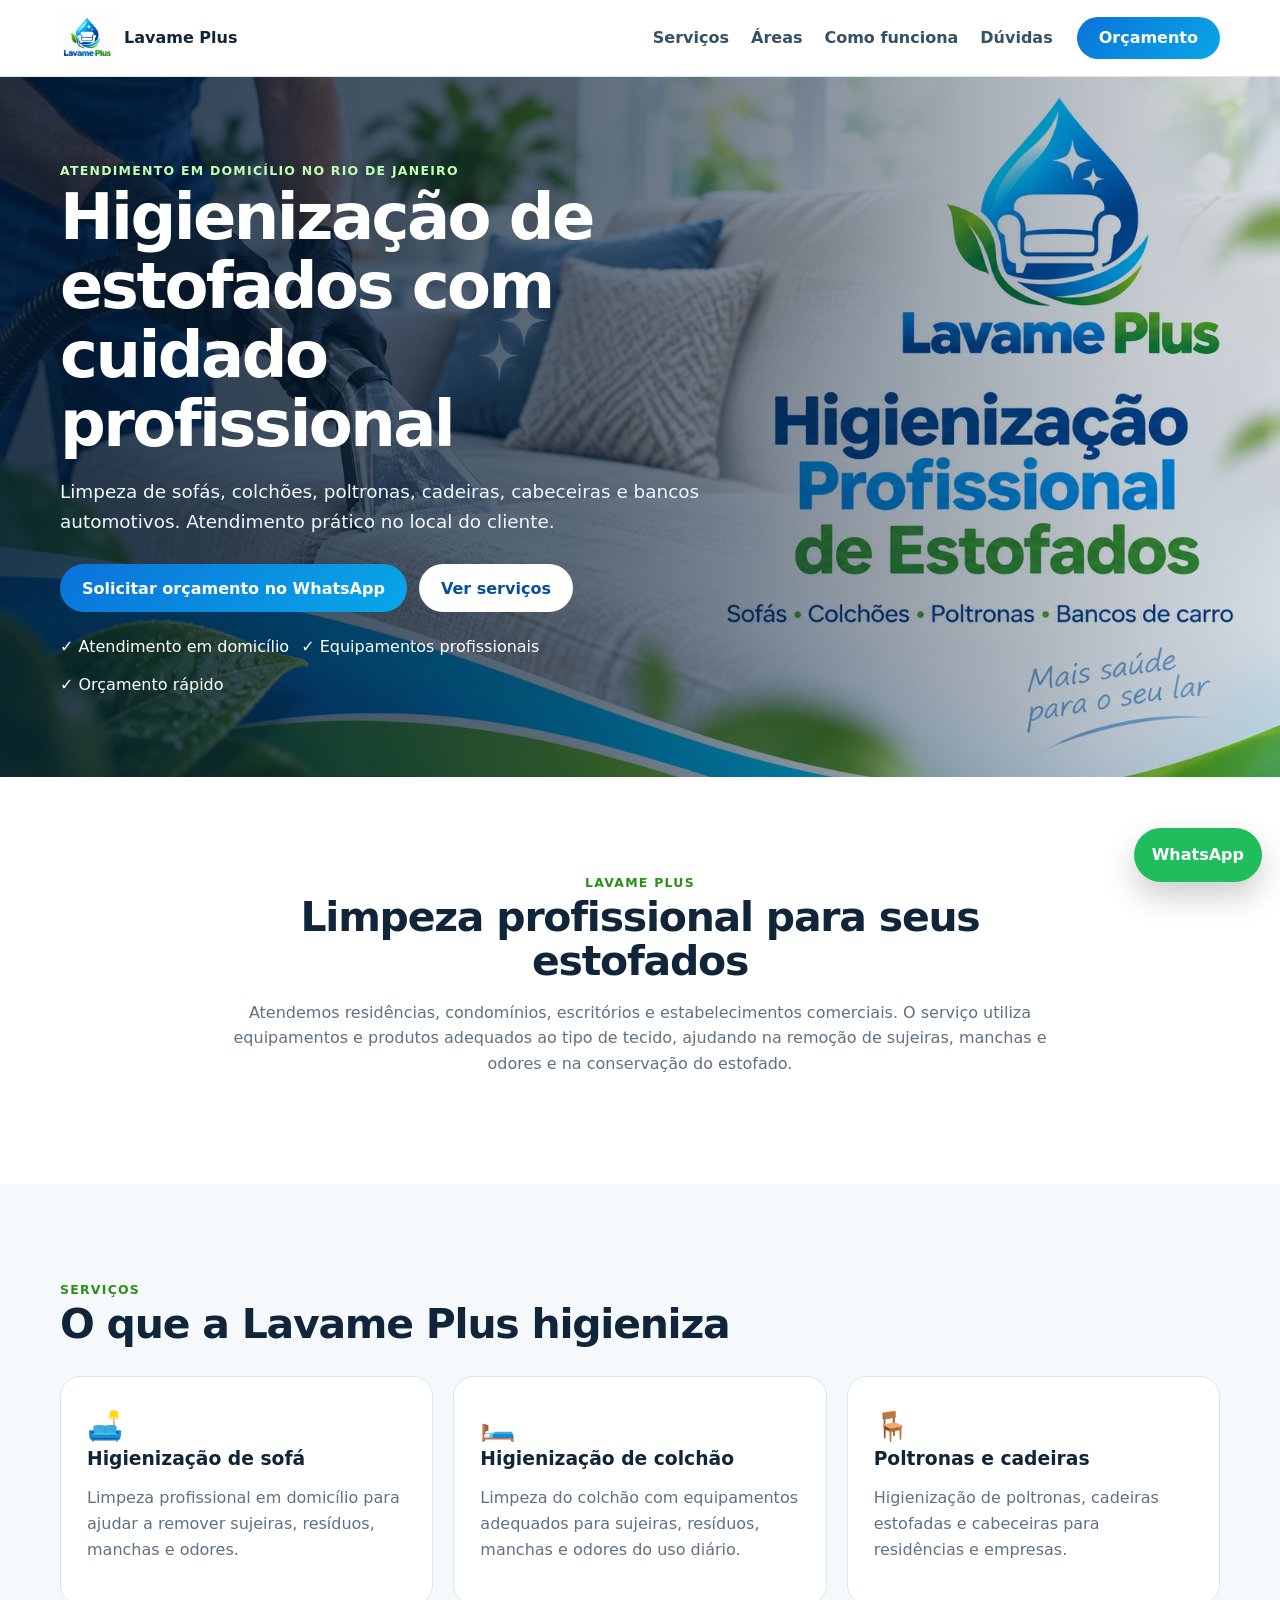
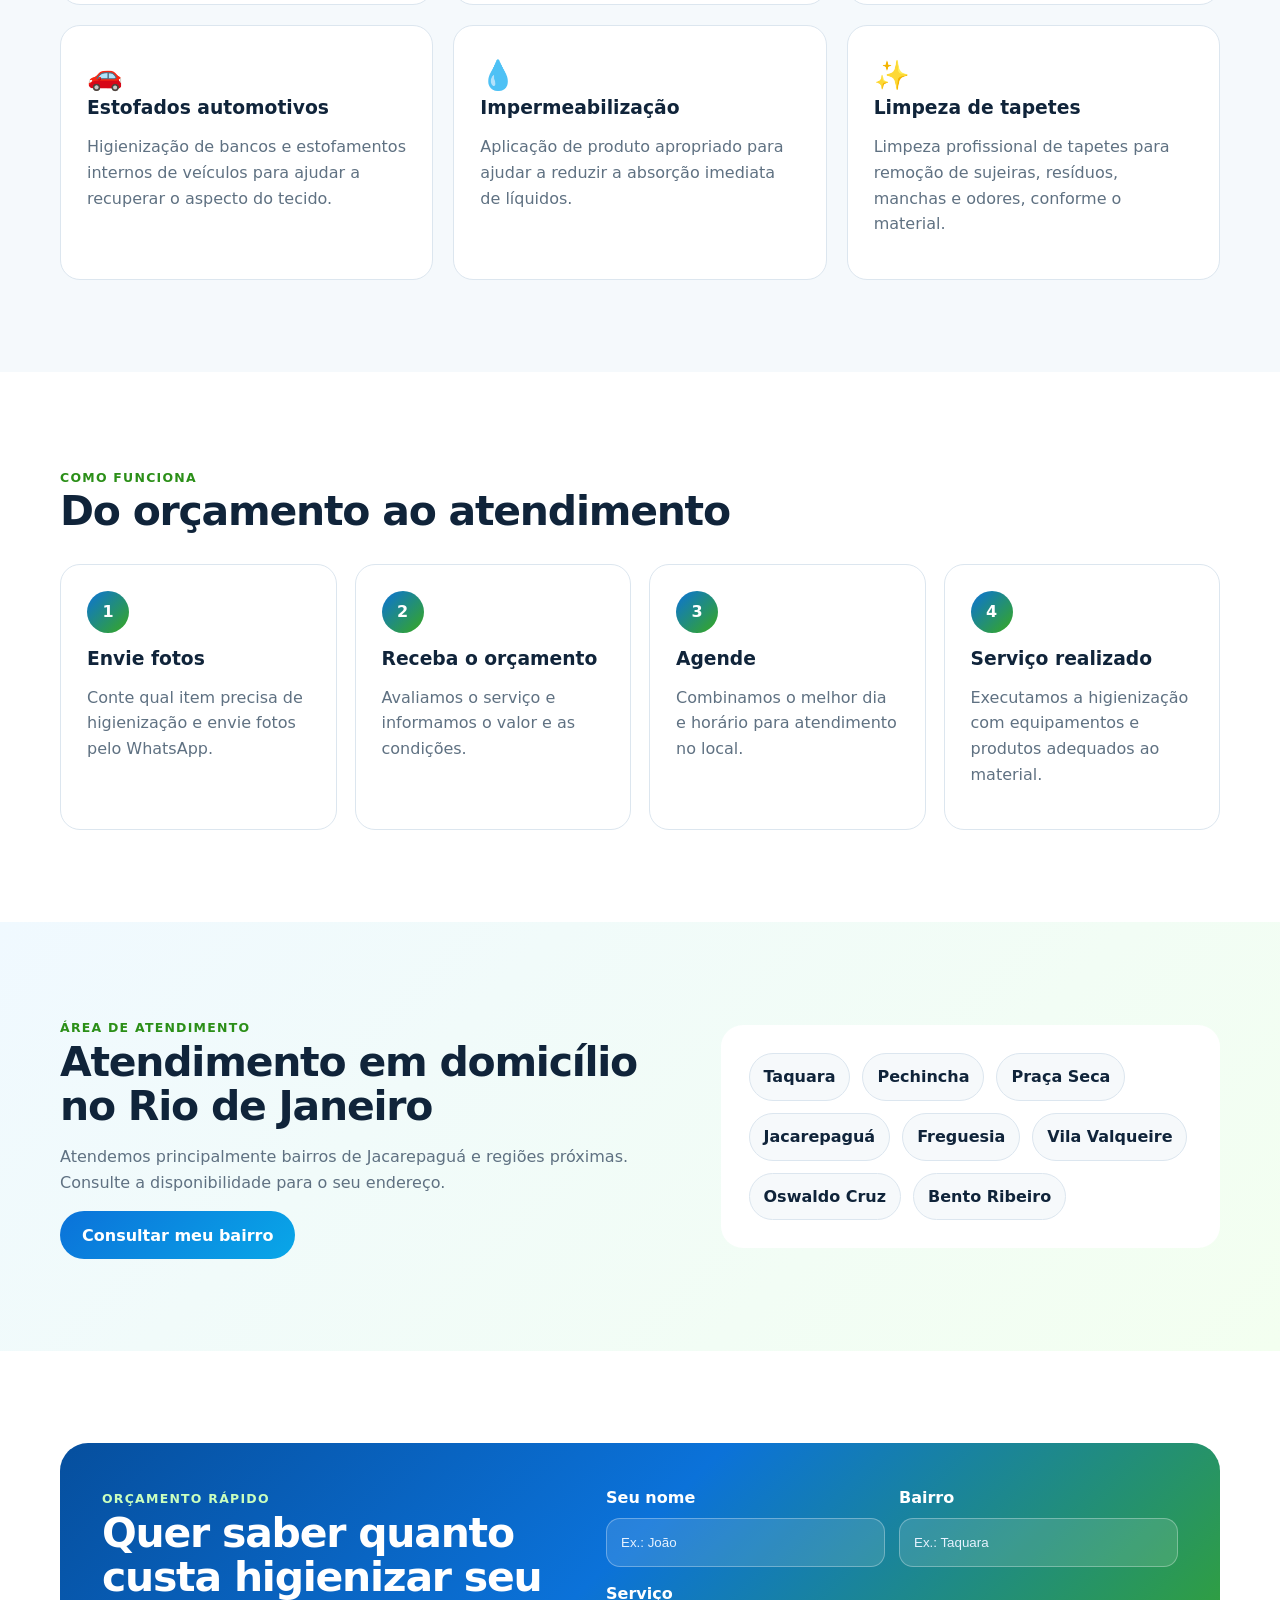
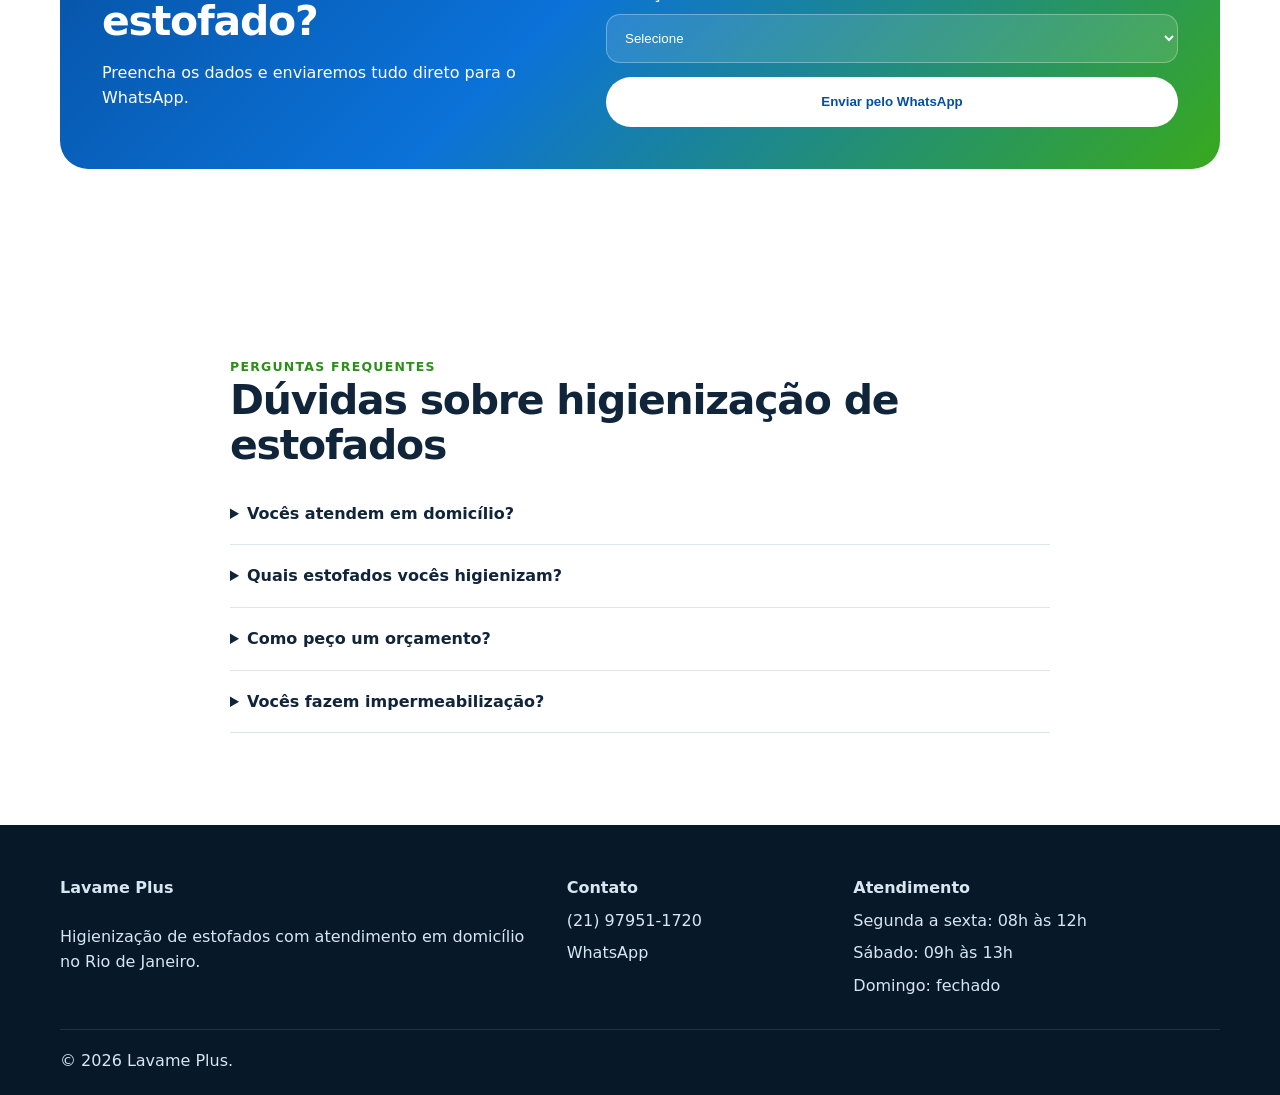
==== index.html @ 84c89edc "Landing page inicial Lavame Plus" ====
<!doctype html>
<html lang="pt-BR">
<head>
  <meta charset="utf-8">
  <meta name="viewport" content="width=device-width,initial-scale=1">
  <title>Higienização de Estofados no Rio de Janeiro | Lavame Plus</title>
  <meta name="description" content="Higienização de sofás, colchões, poltronas, cadeiras e bancos automotivos no Rio de Janeiro. Atendimento em domicílio. Solicite seu orçamento pelo WhatsApp.">
  <meta name="robots" content="index,follow,max-image-preview:large">
  <meta name="theme-color" content="#0b72d9">
  <meta property="og:type" content="website">
  <meta property="og:title" content="Lavame Plus | Higienização de Estofados no Rio de Janeiro">
  <meta property="og:description" content="Limpeza e higienização profissional de estofados com atendimento em domicílio.">
  <meta property="og:image" content="./assets/capa-lavame-plus.png">
  <link rel="icon" href="./assets/logo-lavame-plus.png">
  <link rel="stylesheet" href="./styles.css">
  <script type="application/ld+json">
  {
    "@context":"https://schema.org",
    "@type":"ProfessionalService",
    "name":"Lavame Plus",
    "description":"Higienização e limpeza profissional de estofados com atendimento em domicílio no Rio de Janeiro.",
    "telephone":"+55 21 97951-1720",
    "image":"./assets/logo-lavame-plus.png",
    "areaServed":[
      "Taquara, Rio de Janeiro - RJ",
      "Pechincha, Rio de Janeiro - RJ",
      "Praça Seca, Rio de Janeiro - RJ",
      "Jacarepaguá, Rio de Janeiro - RJ",
      "Oswaldo Cruz, Rio de Janeiro - RJ",
      "Bento Ribeiro, Rio de Janeiro - RJ",
      "Freguesia (Jacarepaguá), Rio de Janeiro - RJ",
      "Vila Valqueire, Rio de Janeiro - RJ"
    ],
    "serviceType":[
      "Higienização de estofados",
      "Higienização de sofá",
      "Higienização de colchão",
      "Higienização de poltronas",
      "Higienização de cadeiras estofadas",
      "Higienização de cabeceira estofada",
      "Impermeabilização de estofados",
      "Higienização de bancos automotivos",
      "Limpeza de tapetes"
    ]
  }
  </script>
</head>
<body>
<header class="topbar">
  <div class="container nav">
    <a class="brand" href="#inicio"><img src="./assets/logo-lavame-plus.png" alt="Lavame Plus"><span>Lavame Plus</span></a>
    <nav><a href="#servicos">Serviços</a><a href="#areas">Áreas</a><a href="#como">Como funciona</a><a href="#faq">Dúvidas</a></nav>
    <a class="btn btn-sm" href="https://wa.me/5521979511720?text=Olá%2C%20vim%20pelo%20site%20da%20Lavame%20Plus%20e%20quero%20um%20orçamento." target="_blank" rel="noopener">Orçamento</a>
  </div>
</header>

<main>
<section id="inicio" class="hero">
  <div class="hero-bg"></div><div class="hero-overlay"></div>
  <div class="container hero-content">
    <div class="hero-card">
      <span class="eyebrow">Atendimento em domicílio no Rio de Janeiro</span>
      <h1>Higienização de estofados com cuidado profissional</h1>
      <p>Limpeza de sofás, colchões, poltronas, cadeiras, cabeceiras e bancos automotivos. Atendimento prático no local do cliente.</p>
      <div class="actions">
        <a class="btn" href="https://wa.me/5521979511720?text=Olá%2C%20quero%20solicitar%20um%20orçamento%20para%20higienização%20de%20estofados." target="_blank" rel="noopener">Solicitar orçamento no WhatsApp</a>
        <a class="btn ghost" href="#servicos">Ver serviços</a>
      </div>
      <div class="trust"><span>✓ Atendimento em domicílio</span><span>✓ Equipamentos profissionais</span><span>✓ Orçamento rápido</span></div>
    </div>
  </div>
</section>

<section class="section intro">
  <div class="container narrow">
    <span class="kicker">Lavame Plus</span>
    <h2>Limpeza profissional para seus estofados</h2>
    <p>Atendemos residências, condomínios, escritórios e estabelecimentos comerciais. O serviço utiliza equipamentos e produtos adequados ao tipo de tecido, ajudando na remoção de sujeiras, manchas e odores e na conservação do estofado.</p>
  </div>
</section>

<section id="servicos" class="section soft">
  <div class="container">
    <span class="kicker">Serviços</span><h2>O que a Lavame Plus higieniza</h2>
    <div class="grid services">
      <article><div>🛋️</div><h3>Higienização de sofá</h3><p>Limpeza profissional em domicílio para ajudar a remover sujeiras, resíduos, manchas e odores.</p></article>
      <article><div>🛏️</div><h3>Higienização de colchão</h3><p>Limpeza do colchão com equipamentos adequados para sujeiras, resíduos, manchas e odores do uso diário.</p></article>
      <article><div>🪑</div><h3>Poltronas e cadeiras</h3><p>Higienização de poltronas, cadeiras estofadas e cabeceiras para residências e empresas.</p></article>
      <article><div>🚗</div><h3>Estofados automotivos</h3><p>Higienização de bancos e estofamentos internos de veículos para ajudar a recuperar o aspecto do tecido.</p></article>
      <article><div>💧</div><h3>Impermeabilização</h3><p>Aplicação de produto apropriado para ajudar a reduzir a absorção imediata de líquidos.</p></article>
      <article><div>✨</div><h3>Limpeza de tapetes</h3><p>Limpeza profissional de tapetes para remoção de sujeiras, resíduos, manchas e odores, conforme o material.</p></article>
    </div>
  </div>
</section>

<section id="como" class="section">
  <div class="container">
    <span class="kicker">Como funciona</span><h2>Do orçamento ao atendimento</h2>
    <div class="steps">
      <div><b>1</b><h3>Envie fotos</h3><p>Conte qual item precisa de higienização e envie fotos pelo WhatsApp.</p></div>
      <div><b>2</b><h3>Receba o orçamento</h3><p>Avaliamos o serviço e informamos o valor e as condições.</p></div>
      <div><b>3</b><h3>Agende</h3><p>Combinamos o melhor dia e horário para atendimento no local.</p></div>
      <div><b>4</b><h3>Serviço realizado</h3><p>Executamos a higienização com equipamentos e produtos adequados ao material.</p></div>
    </div>
  </div>
</section>

<section id="areas" class="section areas">
  <div class="container split">
    <div><span class="kicker">Área de atendimento</span><h2>Atendimento em domicílio no Rio de Janeiro</h2><p>Atendemos principalmente bairros de Jacarepaguá e regiões próximas. Consulte a disponibilidade para o seu endereço.</p><a class="btn" href="https://wa.me/5521979511720?text=Olá%2C%20quero%20saber%20se%20vocês%20atendem%20o%20meu%20bairro." target="_blank" rel="noopener">Consultar meu bairro</a></div>
    <div class="chips"><span>Taquara</span><span>Pechincha</span><span>Praça Seca</span><span>Jacarepaguá</span><span>Freguesia</span><span>Vila Valqueire</span><span>Oswaldo Cruz</span><span>Bento Ribeiro</span></div>
  </div>
</section>

<section class="section">
  <div class="container cta">
    <div><span class="kicker light">Orçamento rápido</span><h2>Quer saber quanto custa higienizar seu estofado?</h2><p>Preencha os dados e enviaremos tudo direto para o WhatsApp.</p></div>
    <form id="orcamentoForm">
      <label>Seu nome<input id="nome" required placeholder="Ex.: João"></label>
      <label>Bairro<input id="bairro" required placeholder="Ex.: Taquara"></label>
      <label>Serviço<select id="servico" required><option value="">Selecione</option><option>Higienização de sofá</option><option>Higienização de colchão</option><option>Poltronas ou cadeiras</option><option>Estofados automotivos</option><option>Impermeabilização</option><option>Limpeza de tapetes</option><option>Outro serviço</option></select></label>
      <button class="btn lightbtn" type="submit">Enviar pelo WhatsApp</button>
    </form>
  </div>
</section>

<section id="faq" class="section">
  <div class="container narrow"><span class="kicker">Perguntas frequentes</span><h2>Dúvidas sobre higienização de estofados</h2>
    <details><summary>Vocês atendem em domicílio?</summary><p>Sim. A Lavame Plus realiza atendimento no endereço do cliente, dentro das áreas de cobertura e mediante agendamento.</p></details>
    <details><summary>Quais estofados vocês higienizam?</summary><p>Sofás, colchões, poltronas, cadeiras estofadas, cabeceiras e estofados automotivos, além dos outros serviços listados.</p></details>
    <details><summary>Como peço um orçamento?</summary><p>Envie pelo WhatsApp o tipo de estofado, quantidade, bairro e, se possível, fotos do item.</p></details>
    <details><summary>Vocês fazem impermeabilização?</summary><p>Sim, quando o tecido e o serviço forem adequados. Consulte a Lavame Plus para avaliação.</p></details>
  </div>
</section>
</main>

<footer>
  <div class="container footergrid">
    <div><strong>Lavame Plus</strong><p>Higienização de estofados com atendimento em domicílio no Rio de Janeiro.</p></div>
    <div><strong>Contato</strong><a href="tel:+5521979511720">(21) 97951-1720</a><a href="https://wa.me/5521979511720" target="_blank" rel="noopener">WhatsApp</a></div>
    <div><strong>Atendimento</strong><span>Segunda a sexta: 08h às 12h</span><span>Sábado: 09h às 13h</span><span>Domingo: fechado</span></div>
  </div>
  <div class="container copyright">© <span id="year"></span> Lavame Plus.</div>
</footer>

<a class="floatwa" href="https://wa.me/5521979511720?text=Olá%2C%20vim%20pelo%20site%20da%20Lavame%20Plus." target="_blank" rel="noopener">WhatsApp</a>
<script src="./script.js" defer></script>
</body>
</html>
---- styles.css ----
:root{--b:#0b72d9;--bd:#064f9e;--g:#38a91d;--ink:#10243a;--muted:#5f7182;--line:#dce6ef;--soft:#f5f9fc}*{box-sizing:border-box}html{scroll-behavior:smooth}body{margin:0;font-family:Inter,system-ui,sans-serif;color:var(--ink);line-height:1.6}a{text-decoration:none;color:inherit}.container{width:min(1160px,calc(100% - 32px));margin:auto}.narrow{max-width:820px}.topbar{position:sticky;top:0;z-index:50;background:#fffffff2;backdrop-filter:blur(12px);border-bottom:1px solid var(--line)}.nav{height:76px;display:flex;align-items:center;gap:24px}.brand{display:flex;align-items:center;gap:10px;font-weight:850}.brand img{width:54px;height:54px;object-fit:contain}.nav nav{margin-left:auto;display:flex;gap:22px}.nav nav a{font-weight:650;color:#365066}.btn{display:inline-flex;align-items:center;justify-content:center;min-height:48px;padding:0 22px;border:0;border-radius:999px;background:linear-gradient(135deg,var(--b),#09a7e8);color:#fff;font-weight:800;cursor:pointer}.btn-sm{min-height:42px}.hero{position:relative;min-height:690px;display:flex;align-items:center;overflow:hidden}.hero-bg{position:absolute;inset:0;background:url('./assets/capa-lavame-plus.png') center/cover no-repeat}.hero-overlay{position:absolute;inset:0;background:linear-gradient(90deg,#031930dc 0%,#031930a3 45%,#03193021 100%)}.hero-content{position:relative;z-index:2;padding:80px 0}.hero-card{max-width:650px;color:#fff}.eyebrow,.kicker{text-transform:uppercase;letter-spacing:.1em;font-size:.78rem;font-weight:850;color:#2b8f18}.hero .eyebrow{color:#c2ffb4}h1,h2,h3{line-height:1.08;margin:0 0 16px}h1{font-size:clamp(2.6rem,5vw,4.7rem);letter-spacing:-.04em}h2{font-size:clamp(2rem,3.2vw,3.2rem);letter-spacing:-.03em}.hero p{font-size:1.15rem;color:#eff7ff}.actions,.trust{display:flex;gap:12px;flex-wrap:wrap}.actions{margin-top:28px}.trust{margin-top:22px}.ghost{background:#fff;color:var(--bd)}.section{padding:92px 0}.intro{text-align:center}.intro p,.services p,.steps p,.areas p,details p{color:var(--muted)}.soft{background:var(--soft)}.grid{display:grid;gap:20px}.services{grid-template-columns:repeat(3,1fr);margin-top:30px}.services article,.steps>div{background:#fff;border:1px solid var(--line);border-radius:20px;padding:26px}.services article>div{font-size:1.8rem}.steps{display:grid;grid-template-columns:repeat(4,1fr);gap:18px;margin-top:30px}.steps b{display:grid;place-items:center;width:42px;height:42px;border-radius:50%;background:linear-gradient(135deg,var(--b),var(--g));color:#fff;margin-bottom:16px}.areas{background:linear-gradient(135deg,#f0f9ff,#f3fff0)}.split{display:grid;grid-template-columns:1.1fr .9fr;gap:50px;align-items:center}.chips{display:flex;flex-wrap:wrap;gap:12px;background:#fff;padding:28px;border-radius:22px}.chips span{padding:10px 14px;border:1px solid var(--line);border-radius:999px;background:#f6f9fb;font-weight:700}.cta{border-radius:28px;padding:42px;background:linear-gradient(135deg,var(--bd),var(--b) 45%,var(--g));color:#fff;display:grid;grid-template-columns:.9fr 1.1fr;gap:36px}.kicker.light{color:#caffbe}.cta form{display:grid;grid-template-columns:1fr 1fr;gap:14px}.cta label{display:grid;gap:6px;font-weight:700}.cta label:nth-child(3),.lightbtn{grid-column:1/3}.cta input,.cta select{min-height:48px;border-radius:14px;border:1px solid #ffffff4d;background:#ffffff1f;color:#fff;padding:0 14px}.cta input::placeholder{color:#e7f2ff}.cta select option{color:#10243a}.lightbtn{background:#fff;color:var(--bd)}details{padding:18px 0;border-bottom:1px solid var(--line)}summary{font-weight:800;cursor:pointer}footer{background:#071828;color:#d7e6f2;padding:50px 0 22px}.footergrid{display:grid;grid-template-columns:1.3fr .7fr 1fr;gap:30px}.footergrid>div{display:flex;flex-direction:column;gap:7px}.copyright{border-top:1px solid #ffffff1c;margin-top:30px;padding-top:18px}.floatwa{position:fixed;right:18px;bottom:18px;background:#20bd5c;color:#fff;font-weight:850;padding:14px 18px;border-radius:999px;box-shadow:0 14px 32px #0003}@media(max-width:900px){.nav nav{display:none}.services{grid-template-columns:1fr 1fr}.steps{grid-template-columns:1fr 1fr}.split,.cta{grid-template-columns:1fr}.footergrid{grid-template-columns:1fr}}@media(max-width:620px){.container{width:min(100% - 22px,1160px)}.brand span{display:none}.nav{height:68px}.nav .btn{margin-left:auto}.hero{min-height:610px}.hero-overlay{background:linear-gradient(90deg,#031930ed,#031930a8)}.services,.steps{grid-template-columns:1fr}.section{padding:68px 0}.cta{padding:28px 20px}.cta form{grid-template-columns:1fr}.cta label:nth-child(3),.lightbtn{grid-column:auto}}
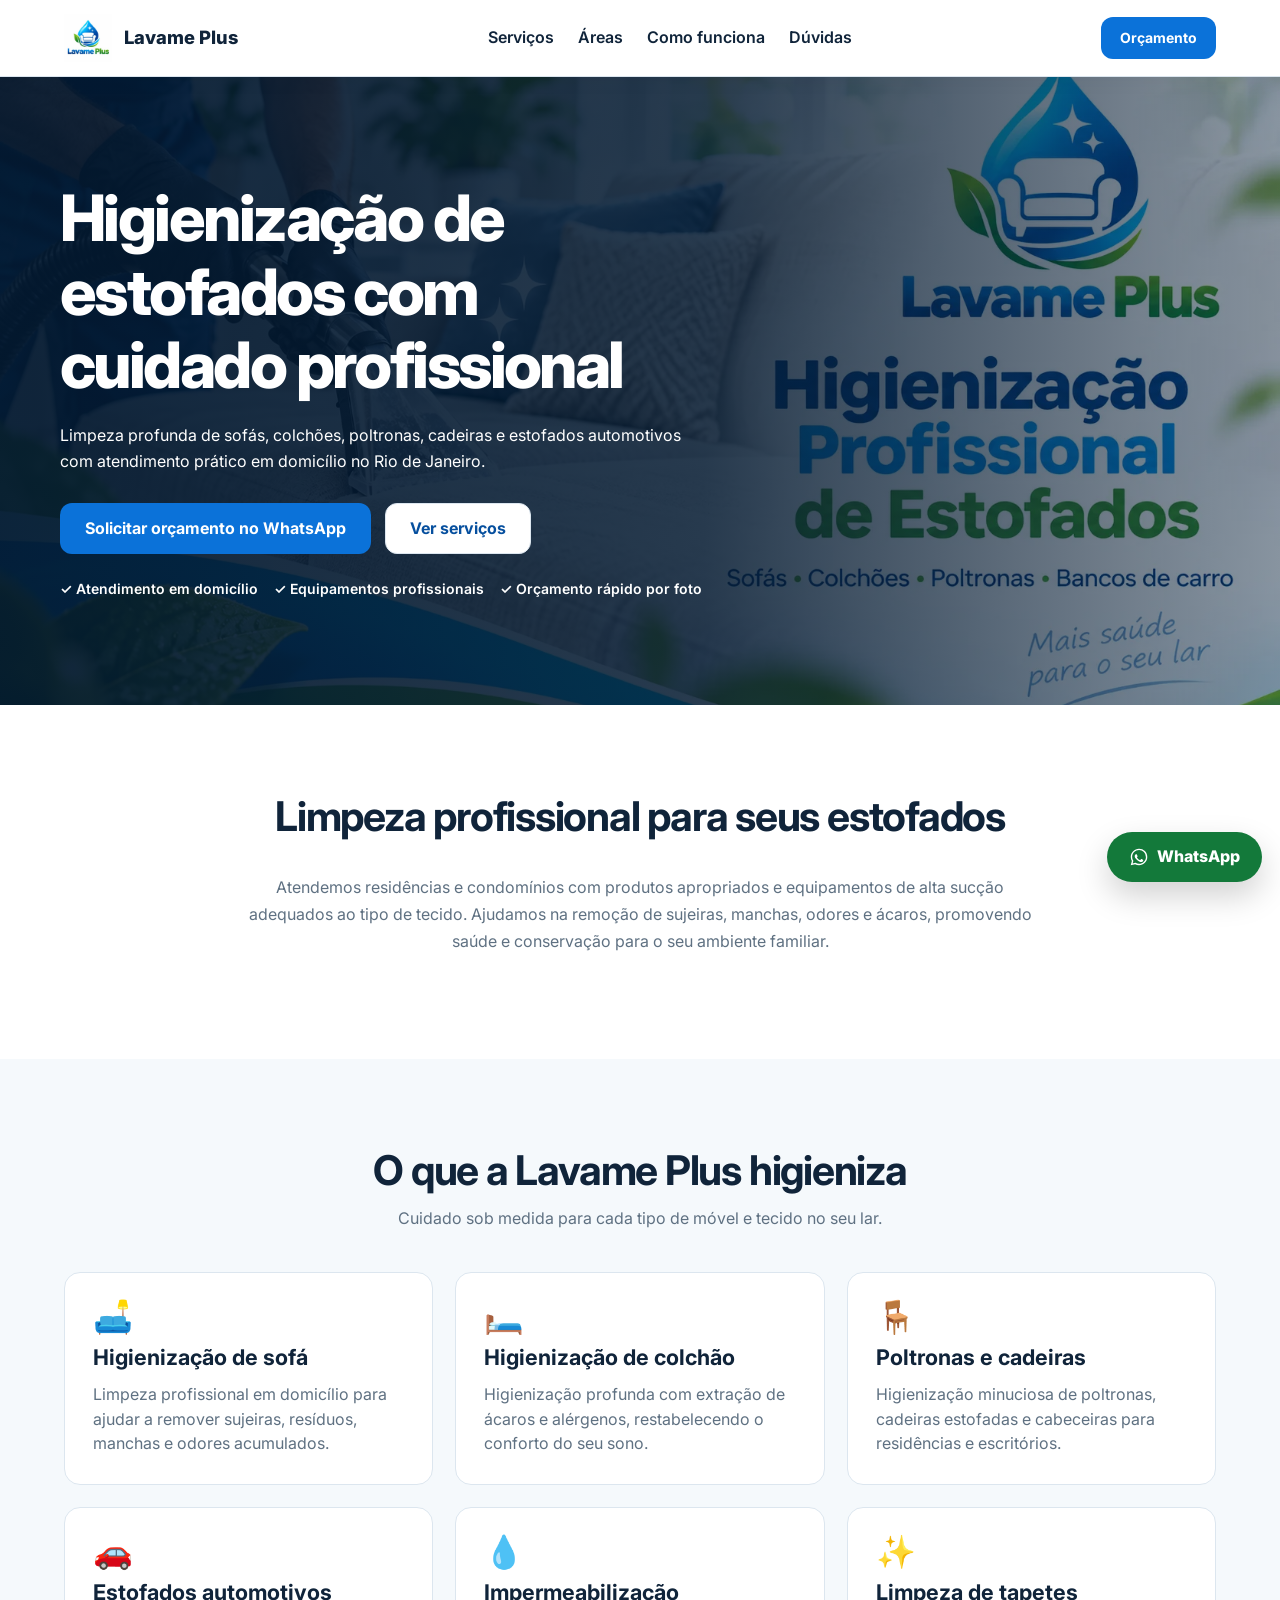
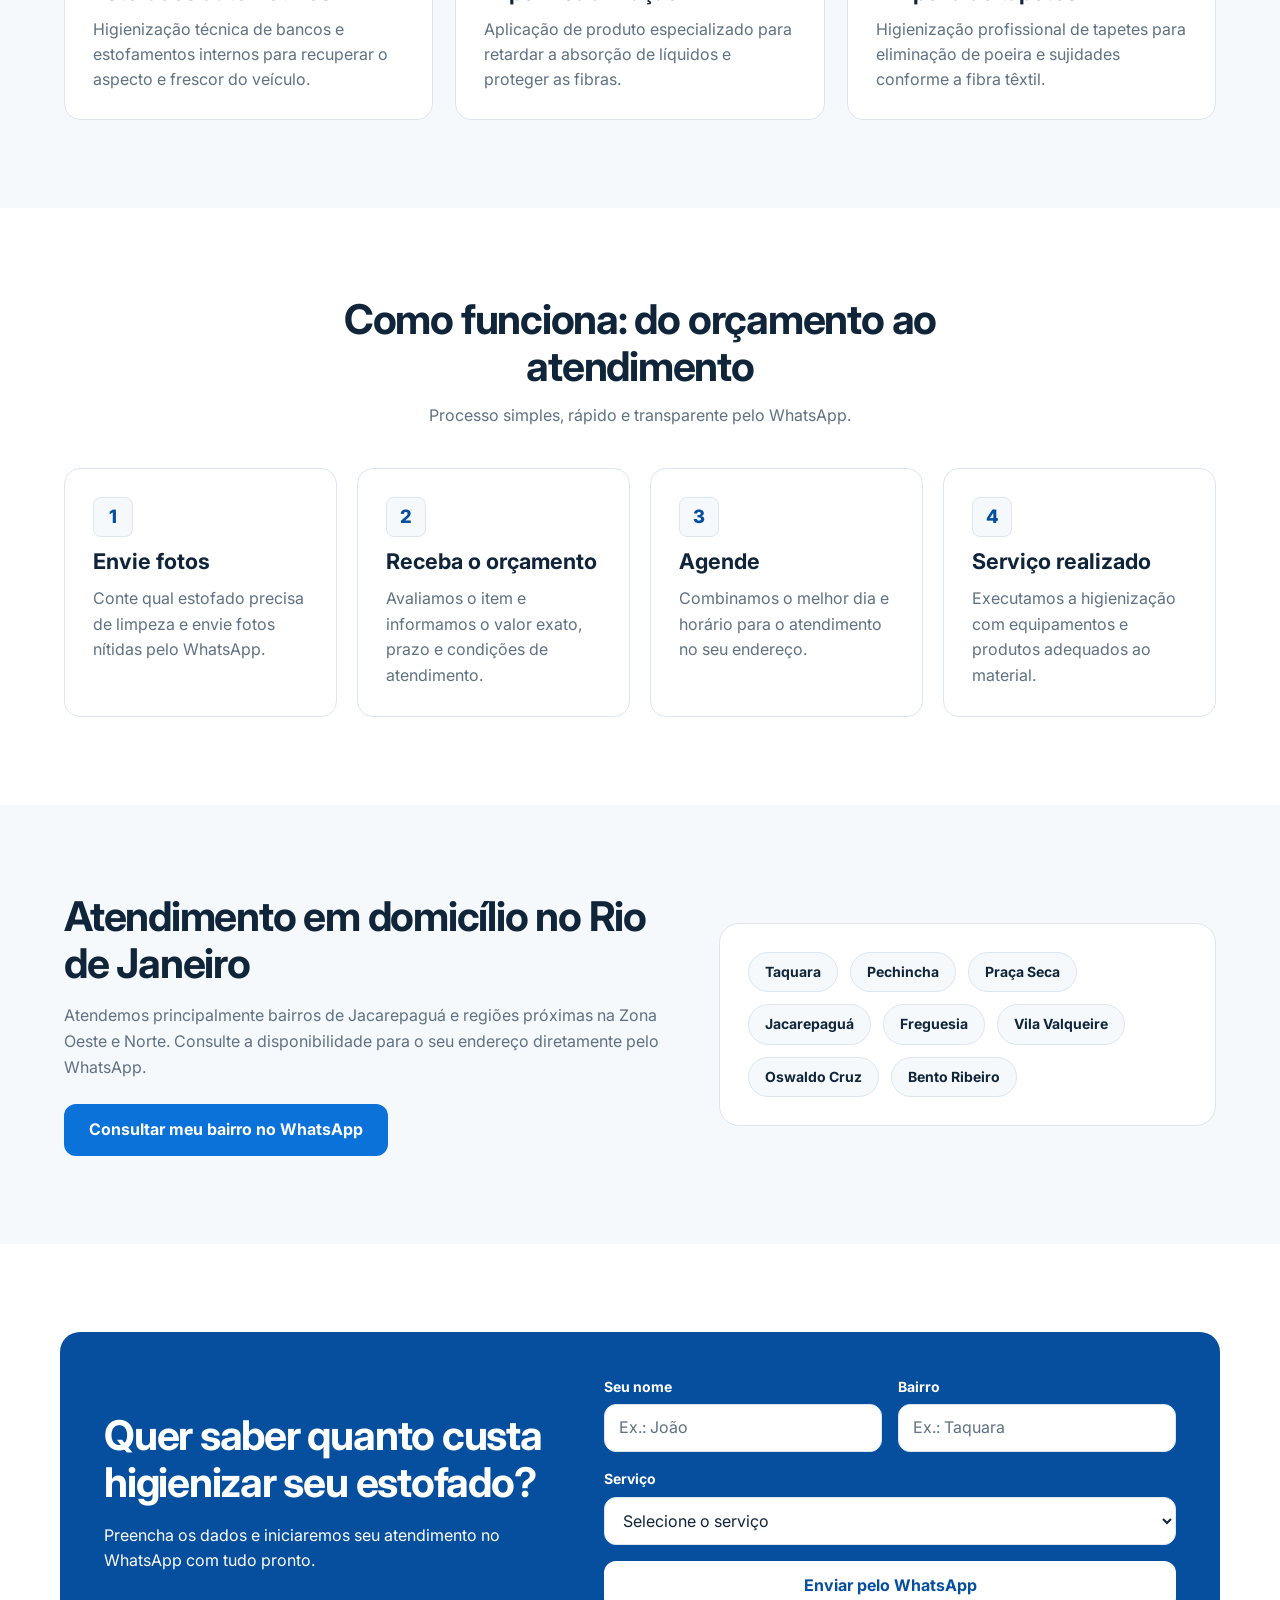
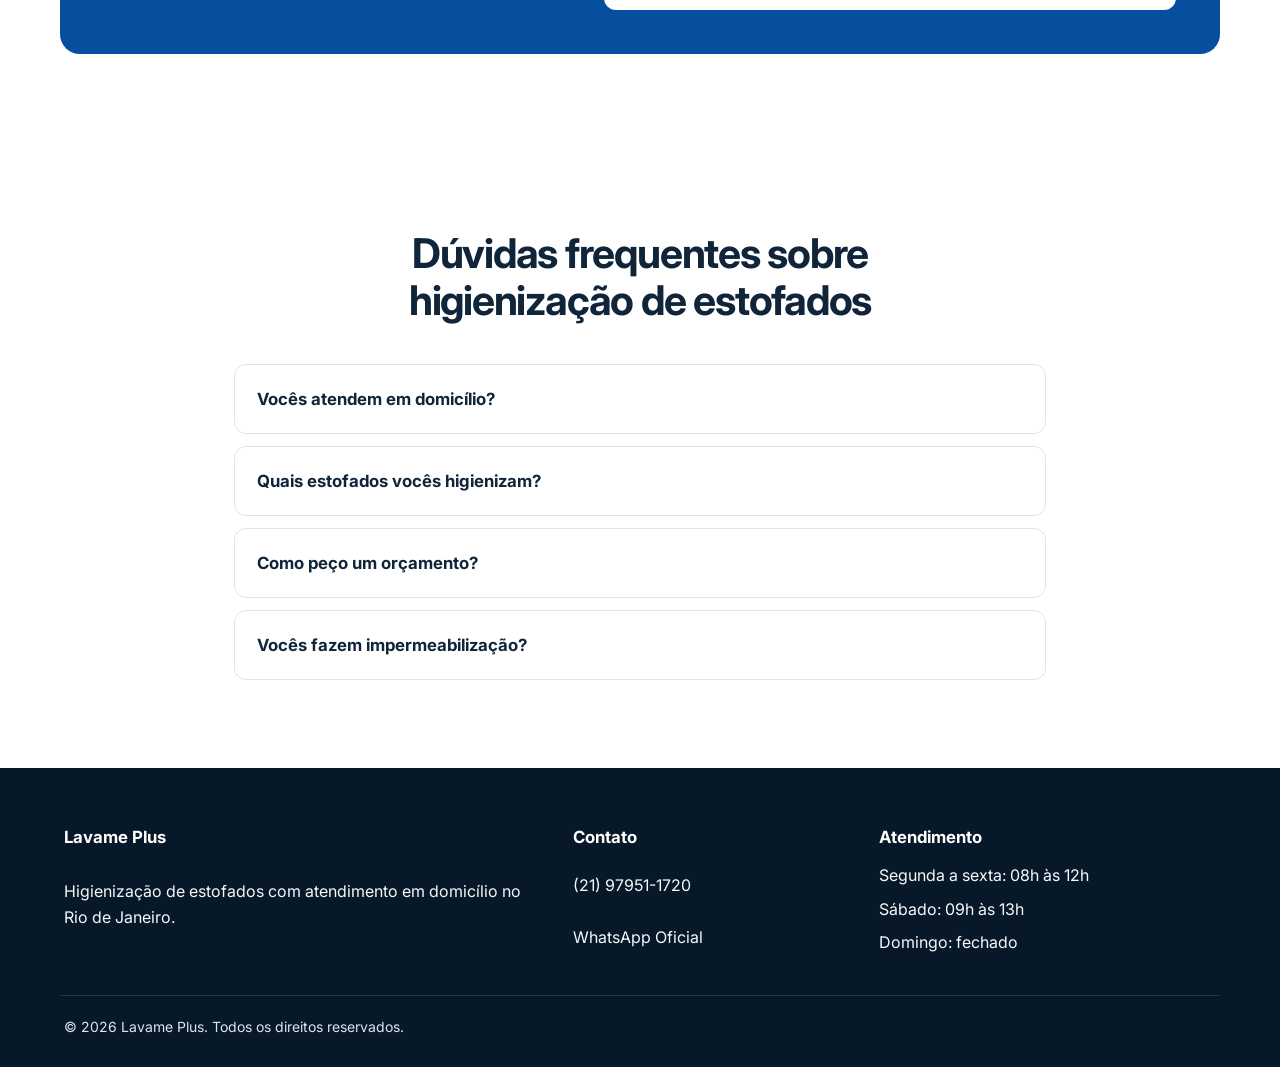
==== commit b5121143: "melhora design mobile performance e acessibilidade" ====
--- a/index.html
+++ b/index.html
@@ -2,17 +2,30 @@
 <html lang="pt-BR">
 <head>
   <meta charset="utf-8">
-  <meta name="viewport" content="width=device-width,initial-scale=1">
+  <meta name="google-site-verification" content="8-na_W4AVnDkBq2FNJCESeBjiOfYJMZ60m58IE9kvu8">
+  <meta name="viewport" content="width=device-width, initial-scale=1, viewport-fit=cover">
   <title>Higienização de Estofados no Rio de Janeiro | Lavame Plus</title>
   <meta name="description" content="Higienização de sofás, colchões, poltronas, cadeiras e bancos automotivos no Rio de Janeiro. Atendimento em domicílio. Solicite seu orçamento pelo WhatsApp.">
+  <link rel="canonical" href="https://lavame-plus-nova-era.vercel.app/">
   <meta name="robots" content="index,follow,max-image-preview:large">
   <meta name="theme-color" content="#0b72d9">
   <meta property="og:type" content="website">
+  <meta property="og:url" content="https://lavame-plus-nova-era.vercel.app/">
   <meta property="og:title" content="Lavame Plus | Higienização de Estofados no Rio de Janeiro">
   <meta property="og:description" content="Limpeza e higienização profissional de estofados com atendimento em domicílio.">
-  <meta property="og:image" content="./assets/capa-lavame-plus.png">
+  <meta property="og:image" content="https://lavame-plus-nova-era.vercel.app/assets/capa-lavame-plus.png">
   <link rel="icon" href="./assets/logo-lavame-plus.png">
+  
+  <!-- Typography preconnect -->
+  <link rel="preconnect" href="https://fonts.googleapis.com">
+  <link rel="preconnect" href="https://fonts.gstatic.com" crossorigin>
+  <link href="https://fonts.googleapis.com/css2?family=Inter:wght@400;600;700;800&display=swap" rel="stylesheet">
+  
+  <!-- Critical image preload for LCP -->
+  <link rel="preload" as="image" href="./assets/capa-lavame-plus.webp" fetchpriority="high">
+  
   <link rel="stylesheet" href="./styles.css">
+  
   <script type="application/ld+json">
   {
     "@context":"https://schema.org",
@@ -46,104 +59,244 @@
   </script>
 </head>
 <body>
+<a class="skip-link" href="#main">Pular para o conteúdo principal</a>
+
 <header class="topbar">
   <div class="container nav">
-    <a class="brand" href="#inicio"><img src="./assets/logo-lavame-plus.png" alt="Lavame Plus"><span>Lavame Plus</span></a>
-    <nav><a href="#servicos">Serviços</a><a href="#areas">Áreas</a><a href="#como">Como funciona</a><a href="#faq">Dúvidas</a></nav>
-    <a class="btn btn-sm" href="https://wa.me/5521979511720?text=Olá%2C%20vim%20pelo%20site%20da%20Lavame%20Plus%20e%20quero%20um%20orçamento." target="_blank" rel="noopener">Orçamento</a>
+    <a class="brand" href="#inicio" aria-label="Lavame Plus - Página inicial">
+      <img src="./assets/logo-lavame-plus.webp" alt="Lavame Plus" width="48" height="48" decoding="async">
+      <span>Lavame Plus</span>
+    </a>
+    
+    <nav class="nav-links" id="navMenu" aria-label="Navegação principal">
+      <a href="#servicos">Serviços</a>
+      <a href="#areas">Áreas</a>
+      <a href="#como">Como funciona</a>
+      <a href="#faq">Dúvidas</a>
+      <a class="btn btn-sm btn-mobile-cta" href="https://wa.me/5521979511720?text=Olá%2C%20vim%20pelo%20site%20da%20Lavame%20Plus%20e%20quero%20um%20orçamento." target="_blank" rel="noopener">Pedir orçamento</a>
+    </nav>
+    
+    <div class="nav-actions">
+      <a class="btn btn-sm" href="https://wa.me/5521979511720?text=Olá%2C%20vim%20pelo%20site%20da%20Lavame%20Plus%20e%20quero%20um%20orçamento." target="_blank" rel="noopener">Orçamento</a>
+      <button class="nav-toggle" id="navToggle" type="button" aria-expanded="false" aria-controls="navMenu" aria-label="Abrir menu de navegação">
+        <span class="nav-toggle-line"></span>
+        <span class="nav-toggle-line"></span>
+        <span class="nav-toggle-line"></span>
+      </button>
+    </div>
   </div>
 </header>
 
-<main>
+<main id="main">
 <section id="inicio" class="hero">
-  <div class="hero-bg"></div><div class="hero-overlay"></div>
+  <div class="hero-bg" aria-hidden="true"></div>
+  <div class="hero-overlay" aria-hidden="true"></div>
   <div class="container hero-content">
     <div class="hero-card">
-      <span class="eyebrow">Atendimento em domicílio no Rio de Janeiro</span>
       <h1>Higienização de estofados com cuidado profissional</h1>
-      <p>Limpeza de sofás, colchões, poltronas, cadeiras, cabeceiras e bancos automotivos. Atendimento prático no local do cliente.</p>
+      <p class="hero-desc">Limpeza profunda de sofás, colchões, poltronas, cadeiras e estofados automotivos com atendimento prático em domicílio no Rio de Janeiro.</p>
       <div class="actions">
         <a class="btn" href="https://wa.me/5521979511720?text=Olá%2C%20quero%20solicitar%20um%20orçamento%20para%20higienização%20de%20estofados." target="_blank" rel="noopener">Solicitar orçamento no WhatsApp</a>
-        <a class="btn ghost" href="#servicos">Ver serviços</a>
-      </div>
-      <div class="trust"><span>✓ Atendimento em domicílio</span><span>✓ Equipamentos profissionais</span><span>✓ Orçamento rápido</span></div>
+        <a class="btn btn-ghost" href="#servicos">Ver serviços</a>
+      </div>
+      <div class="trust">
+        <span>✓ Atendimento em domicílio</span>
+        <span>✓ Equipamentos profissionais</span>
+        <span>✓ Orçamento rápido por foto</span>
+      </div>
     </div>
   </div>
 </section>
 
 <section class="section intro">
   <div class="container narrow">
-    <span class="kicker">Lavame Plus</span>
     <h2>Limpeza profissional para seus estofados</h2>
-    <p>Atendemos residências, condomínios, escritórios e estabelecimentos comerciais. O serviço utiliza equipamentos e produtos adequados ao tipo de tecido, ajudando na remoção de sujeiras, manchas e odores e na conservação do estofado.</p>
+    <p>Atendemos residências e condomínios com produtos apropriados e equipamentos de alta sucção adequados ao tipo de tecido. Ajudamos na remoção de sujeiras, manchas, odores e ácaros, promovendo saúde e conservação para o seu ambiente familiar.</p>
   </div>
 </section>
 
 <section id="servicos" class="section soft">
   <div class="container">
-    <span class="kicker">Serviços</span><h2>O que a Lavame Plus higieniza</h2>
+    <div class="section-head">
+      <h2>O que a Lavame Plus higieniza</h2>
+      <p>Cuidado sob medida para cada tipo de móvel e tecido no seu lar.</p>
+    </div>
     <div class="grid services">
-      <article><div>🛋️</div><h3>Higienização de sofá</h3><p>Limpeza profissional em domicílio para ajudar a remover sujeiras, resíduos, manchas e odores.</p></article>
-      <article><div>🛏️</div><h3>Higienização de colchão</h3><p>Limpeza do colchão com equipamentos adequados para sujeiras, resíduos, manchas e odores do uso diário.</p></article>
-      <article><div>🪑</div><h3>Poltronas e cadeiras</h3><p>Higienização de poltronas, cadeiras estofadas e cabeceiras para residências e empresas.</p></article>
-      <article><div>🚗</div><h3>Estofados automotivos</h3><p>Higienização de bancos e estofamentos internos de veículos para ajudar a recuperar o aspecto do tecido.</p></article>
-      <article><div>💧</div><h3>Impermeabilização</h3><p>Aplicação de produto apropriado para ajudar a reduzir a absorção imediata de líquidos.</p></article>
-      <article><div>✨</div><h3>Limpeza de tapetes</h3><p>Limpeza profissional de tapetes para remoção de sujeiras, resíduos, manchas e odores, conforme o material.</p></article>
+      <article class="service-card">
+        <div class="service-icon" aria-hidden="true">🛋️</div>
+        <h3>Higienização de sofá</h3>
+        <p>Limpeza profissional em domicílio para ajudar a remover sujeiras, resíduos, manchas e odores acumulados.</p>
+      </article>
+      <article class="service-card">
+        <div class="service-icon" aria-hidden="true">🛏️</div>
+        <h3>Higienização de colchão</h3>
+        <p>Higienização profunda com extração de ácaros e alérgenos, restabelecendo o conforto do seu sono.</p>
+      </article>
+      <article class="service-card">
+        <div class="service-icon" aria-hidden="true">🪑</div>
+        <h3>Poltronas e cadeiras</h3>
+        <p>Higienização minuciosa de poltronas, cadeiras estofadas e cabeceiras para residências e escritórios.</p>
+      </article>
+      <article class="service-card">
+        <div class="service-icon" aria-hidden="true">🚗</div>
+        <h3>Estofados automotivos</h3>
+        <p>Higienização técnica de bancos e estofamentos internos para recuperar o aspecto e frescor do veículo.</p>
+      </article>
+      <article class="service-card">
+        <div class="service-icon" aria-hidden="true">💧</div>
+        <h3>Impermeabilização</h3>
+        <p>Aplicação de produto especializado para retardar a absorção de líquidos e proteger as fibras.</p>
+      </article>
+      <article class="service-card">
+        <div class="service-icon" aria-hidden="true">✨</div>
+        <h3>Limpeza de tapetes</h3>
+        <p>Higienização profissional de tapetes para eliminação de poeira e sujidades conforme a fibra têxtil.</p>
+      </article>
     </div>
   </div>
 </section>
 
 <section id="como" class="section">
   <div class="container">
-    <span class="kicker">Como funciona</span><h2>Do orçamento ao atendimento</h2>
+    <div class="section-head">
+      <h2>Como funciona: do orçamento ao atendimento</h2>
+      <p>Processo simples, rápido e transparente pelo WhatsApp.</p>
+    </div>
     <div class="steps">
-      <div><b>1</b><h3>Envie fotos</h3><p>Conte qual item precisa de higienização e envie fotos pelo WhatsApp.</p></div>
-      <div><b>2</b><h3>Receba o orçamento</h3><p>Avaliamos o serviço e informamos o valor e as condições.</p></div>
-      <div><b>3</b><h3>Agende</h3><p>Combinamos o melhor dia e horário para atendimento no local.</p></div>
-      <div><b>4</b><h3>Serviço realizado</h3><p>Executamos a higienização com equipamentos e produtos adequados ao material.</p></div>
+      <div class="step-card">
+        <span class="step-num" aria-hidden="true">1</span>
+        <h3>Envie fotos</h3>
+        <p>Conte qual estofado precisa de limpeza e envie fotos nítidas pelo WhatsApp.</p>
+      </div>
+      <div class="step-card">
+        <span class="step-num" aria-hidden="true">2</span>
+        <h3>Receba o orçamento</h3>
+        <p>Avaliamos o item e informamos o valor exato, prazo e condições de atendimento.</p>
+      </div>
+      <div class="step-card">
+        <span class="step-num" aria-hidden="true">3</span>
+        <h3>Agende</h3>
+        <p>Combinamos o melhor dia e horário para o atendimento no seu endereço.</p>
+      </div>
+      <div class="step-card">
+        <span class="step-num" aria-hidden="true">4</span>
+        <h3>Serviço realizado</h3>
+        <p>Executamos a higienização com equipamentos e produtos adequados ao material.</p>
+      </div>
     </div>
   </div>
 </section>
 
 <section id="areas" class="section areas">
   <div class="container split">
-    <div><span class="kicker">Área de atendimento</span><h2>Atendimento em domicílio no Rio de Janeiro</h2><p>Atendemos principalmente bairros de Jacarepaguá e regiões próximas. Consulte a disponibilidade para o seu endereço.</p><a class="btn" href="https://wa.me/5521979511720?text=Olá%2C%20quero%20saber%20se%20vocês%20atendem%20o%20meu%20bairro." target="_blank" rel="noopener">Consultar meu bairro</a></div>
-    <div class="chips"><span>Taquara</span><span>Pechincha</span><span>Praça Seca</span><span>Jacarepaguá</span><span>Freguesia</span><span>Vila Valqueire</span><span>Oswaldo Cruz</span><span>Bento Ribeiro</span></div>
+    <div class="areas-content">
+      <h2>Atendimento em domicílio no Rio de Janeiro</h2>
+      <p>Atendemos principalmente bairros de Jacarepaguá e regiões próximas na Zona Oeste e Norte. Consulte a disponibilidade para o seu endereço diretamente pelo WhatsApp.</p>
+      <a class="btn" href="https://wa.me/5521979511720?text=Olá%2C%20quero%20saber%20se%20vocês%20atendem%20o%20meu%20bairro." target="_blank" rel="noopener">Consultar meu bairro no WhatsApp</a>
+    </div>
+    <div class="chips-container" aria-label="Bairros atendidos com frequência">
+      <span class="chip">Taquara</span>
+      <span class="chip">Pechincha</span>
+      <span class="chip">Praça Seca</span>
+      <span class="chip">Jacarepaguá</span>
+      <span class="chip">Freguesia</span>
+      <span class="chip">Vila Valqueire</span>
+      <span class="chip">Oswaldo Cruz</span>
+      <span class="chip">Bento Ribeiro</span>
+    </div>
   </div>
 </section>
 
 <section class="section">
   <div class="container cta">
-    <div><span class="kicker light">Orçamento rápido</span><h2>Quer saber quanto custa higienizar seu estofado?</h2><p>Preencha os dados e enviaremos tudo direto para o WhatsApp.</p></div>
-    <form id="orcamentoForm">
-      <label>Seu nome<input id="nome" required placeholder="Ex.: João"></label>
-      <label>Bairro<input id="bairro" required placeholder="Ex.: Taquara"></label>
-      <label>Serviço<select id="servico" required><option value="">Selecione</option><option>Higienização de sofá</option><option>Higienização de colchão</option><option>Poltronas ou cadeiras</option><option>Estofados automotivos</option><option>Impermeabilização</option><option>Limpeza de tapetes</option><option>Outro serviço</option></select></label>
-      <button class="btn lightbtn" type="submit">Enviar pelo WhatsApp</button>
+    <div class="cta-intro">
+      <h2>Quer saber quanto custa higienizar seu estofado?</h2>
+      <p>Preencha os dados e iniciaremos seu atendimento no WhatsApp com tudo pronto.</p>
+    </div>
+    <form id="orcamentoForm" class="cta-form">
+      <div class="form-field">
+        <label for="nome">Seu nome</label>
+        <input id="nome" name="nome" required placeholder="Ex.: João" autocomplete="name">
+      </div>
+      <div class="form-field">
+        <label for="bairro">Bairro</label>
+        <input id="bairro" name="bairro" required placeholder="Ex.: Taquara" autocomplete="address-level2">
+      </div>
+      <div class="form-field form-field-full">
+        <label for="servico">Serviço</label>
+        <select id="servico" name="servico" required>
+          <option value="">Selecione o serviço</option>
+          <option value="Higienização de sofá">Higienização de sofá</option>
+          <option value="Higienização de colchão">Higienização de colchão</option>
+          <option value="Poltronas ou cadeiras">Poltronas ou cadeiras</option>
+          <option value="Estofados automotivos">Estofados automotivos</option>
+          <option value="Impermeabilização">Impermeabilização</option>
+          <option value="Limpeza de tapetes">Limpeza de tapetes</option>
+          <option value="Outro serviço">Outro serviço</option>
+        </select>
+      </div>
+      <button class="btn btn-submit" type="submit">Enviar pelo WhatsApp</button>
     </form>
   </div>
 </section>
 
 <section id="faq" class="section">
-  <div class="container narrow"><span class="kicker">Perguntas frequentes</span><h2>Dúvidas sobre higienização de estofados</h2>
-    <details><summary>Vocês atendem em domicílio?</summary><p>Sim. A Lavame Plus realiza atendimento no endereço do cliente, dentro das áreas de cobertura e mediante agendamento.</p></details>
-    <details><summary>Quais estofados vocês higienizam?</summary><p>Sofás, colchões, poltronas, cadeiras estofadas, cabeceiras e estofados automotivos, além dos outros serviços listados.</p></details>
-    <details><summary>Como peço um orçamento?</summary><p>Envie pelo WhatsApp o tipo de estofado, quantidade, bairro e, se possível, fotos do item.</p></details>
-    <details><summary>Vocês fazem impermeabilização?</summary><p>Sim, quando o tecido e o serviço forem adequados. Consulte a Lavame Plus para avaliação.</p></details>
+  <div class="container narrow">
+    <div class="section-head">
+      <h2>Dúvidas frequentes sobre higienização de estofados</h2>
+    </div>
+    <div class="faq-list">
+      <details>
+        <summary>Vocês atendem em domicílio?</summary>
+        <p>Sim. A Lavame Plus realiza atendimento no endereço do cliente, dentro das áreas de cobertura e mediante agendamento prévio.</p>
+      </details>
+      <details>
+        <summary>Quais estofados vocês higienizam?</summary>
+        <p>Sofás, colchões, poltronas, cadeiras estofadas, cabeceiras e estofados automotivos, além dos outros serviços listados.</p>
+      </details>
+      <details>
+        <summary>Como peço um orçamento?</summary>
+        <p>Envie pelo WhatsApp o tipo de estofado, quantidade, bairro e, se possível, fotos do item para avaliação imediata.</p>
+      </details>
+      <details>
+        <summary>Vocês fazem impermeabilização?</summary>
+        <p>Sim, quando o tecido e o serviço forem adequados. Consulte a Lavame Plus para avaliação técnica do estofado.</p>
+      </details>
+    </div>
   </div>
 </section>
 </main>
 
 <footer>
   <div class="container footergrid">
-    <div><strong>Lavame Plus</strong><p>Higienização de estofados com atendimento em domicílio no Rio de Janeiro.</p></div>
-    <div><strong>Contato</strong><a href="tel:+5521979511720">(21) 97951-1720</a><a href="https://wa.me/5521979511720" target="_blank" rel="noopener">WhatsApp</a></div>
-    <div><strong>Atendimento</strong><span>Segunda a sexta: 08h às 12h</span><span>Sábado: 09h às 13h</span><span>Domingo: fechado</span></div>
-  </div>
-  <div class="container copyright">© <span id="year"></span> Lavame Plus.</div>
+    <div>
+      <strong>Lavame Plus</strong>
+      <p>Higienização de estofados com atendimento em domicílio no Rio de Janeiro.</p>
+    </div>
+    <div>
+      <strong>Contato</strong>
+      <a href="tel:+5521979511720">(21) 97951-1720</a>
+      <a href="https://wa.me/5521979511720" target="_blank" rel="noopener">WhatsApp Oficial</a>
+    </div>
+    <div>
+      <strong>Atendimento</strong>
+      <span>Segunda a sexta: 08h às 12h</span>
+      <span>Sábado: 09h às 13h</span>
+      <span>Domingo: fechado</span>
+    </div>
+  </div>
+  <div class="container copyright">
+    © <span id="year"></span> Lavame Plus. Todos os direitos reservados.
+  </div>
 </footer>
 
-<a class="floatwa" href="https://wa.me/5521979511720?text=Olá%2C%20vim%20pelo%20site%20da%20Lavame%20Plus." target="_blank" rel="noopener">WhatsApp</a>
+<a class="floatwa" href="https://wa.me/5521979511720?text=Olá%2C%20vim%20pelo%20site%20da%20Lavame%20Plus." target="_blank" rel="noopener" aria-label="Fale conosco no WhatsApp">
+  <svg class="wa-icon" width="20" height="20" viewBox="0 0 24 24" fill="currentColor" aria-hidden="true">
+    <path d="M12.04 2c-5.46 0-9.91 4.45-9.91 9.91 0 1.75.46 3.45 1.32 4.95L2.05 22l5.25-1.38c1.45.79 3.08 1.21 4.74 1.21 5.46 0 9.91-4.45 9.91-9.91 0-2.65-1.03-5.14-2.9-7.01A9.816 9.816 0 0 0 12.04 2m.01 1.67c2.2 0 4.26.86 5.82 2.42a8.225 8.225 0 0 1 2.41 5.83c0 4.54-3.7 8.24-8.24 8.24-1.48 0-2.93-.4-4.2-1.15l-.3-.18-3.12.82.83-3.04-.2-.31a8.19 8.19 0 0 1-1.26-4.38c0-4.54 3.7-8.24 8.24-8.24m4.52 11.66c-.25-.13-1.47-.72-1.7-.81-.23-.08-.39-.13-.56.13-.17.25-.64.81-.79.97-.14.17-.29.19-.54.06-.25-.13-1.06-.39-2.03-1.25-.75-.67-1.26-1.5-1.41-1.75-.14-.25-.02-.39.11-.51.11-.11.25-.29.37-.44.13-.15.17-.25.25-.42.08-.17.04-.31-.02-.44-.06-.13-.56-1.35-.77-1.85-.2-.49-.41-.42-.56-.43h-.48c-.17 0-.44.06-.67.31-.23.25-.88.86-.88 2.1 0 1.24.9 2.45 1.03 2.61.13.17 1.77 2.71 4.3 3.79.6.26 1.07.41 1.44.53.61.19 1.16.17 1.6.1.49-.07 1.47-.6 1.68-1.18.21-.58.21-1.07.15-1.18-.07-.1-.23-.17-.48-.29"/>
+  </svg>
+  <span>WhatsApp</span>
+</a>
+
 <script src="./script.js" defer></script>
 </body>
 </html>
--- a/styles.css
+++ b/styles.css
@@ -1 +1,946 @@
-:root{--b:#0b72d9;--bd:#064f9e;--g:#38a91d;--ink:#10243a;--muted:#5f7182;--line:#dce6ef;--soft:#f5f9fc}*{box-sizing:border-box}html{scroll-behavior:smooth}body{margin:0;font-family:Inter,system-ui,sans-serif;color:var(--ink);line-height:1.6}a{text-decoration:none;color:inherit}.container{width:min(1160px,calc(100% - 32px));margin:auto}.narrow{max-width:820px}.topbar{position:sticky;top:0;z-index:50;background:#fffffff2;backdrop-filter:blur(12px);border-bottom:1px solid var(--line)}.nav{height:76px;display:flex;align-items:center;gap:24px}.brand{display:flex;align-items:center;gap:10px;font-weight:850}.brand img{width:54px;height:54px;object-fit:contain}.nav nav{margin-left:auto;display:flex;gap:22px}.nav nav a{font-weight:650;color:#365066}.btn{display:inline-flex;align-items:center;justify-content:center;min-height:48px;padding:0 22px;border:0;border-radius:999px;background:linear-gradient(135deg,var(--b),#09a7e8);color:#fff;font-weight:800;cursor:pointer}.btn-sm{min-height:42px}.hero{position:relative;min-height:690px;display:flex;align-items:center;overflow:hidden}.hero-bg{position:absolute;inset:0;background:url('./assets/capa-lavame-plus.png') center/cover no-repeat}.hero-overlay{position:absolute;inset:0;background:linear-gradient(90deg,#031930dc 0%,#031930a3 45%,#03193021 100%)}.hero-content{position:relative;z-index:2;padding:80px 0}.hero-card{max-width:650px;color:#fff}.eyebrow,.kicker{text-transform:uppercase;letter-spacing:.1em;font-size:.78rem;font-weight:850;color:#2b8f18}.hero .eyebrow{color:#c2ffb4}h1,h2,h3{line-height:1.08;margin:0 0 16px}h1{font-size:clamp(2.6rem,5vw,4.7rem);letter-spacing:-.04em}h2{font-size:clamp(2rem,3.2vw,3.2rem);letter-spacing:-.03em}.hero p{font-size:1.15rem;color:#eff7ff}.actions,.trust{display:flex;gap:12px;flex-wrap:wrap}.actions{margin-top:28px}.trust{margin-top:22px}.ghost{background:#fff;color:var(--bd)}.section{padding:92px 0}.intro{text-align:center}.intro p,.services p,.steps p,.areas p,details p{color:var(--muted)}.soft{background:var(--soft)}.grid{display:grid;gap:20px}.services{grid-template-columns:repeat(3,1fr);margin-top:30px}.services article,.steps>div{background:#fff;border:1px solid var(--line);border-radius:20px;padding:26px}.services article>div{font-size:1.8rem}.steps{display:grid;grid-template-columns:repeat(4,1fr);gap:18px;margin-top:30px}.steps b{display:grid;place-items:center;width:42px;height:42px;border-radius:50%;background:linear-gradient(135deg,var(--b),var(--g));color:#fff;margin-bottom:16px}.areas{background:linear-gradient(135deg,#f0f9ff,#f3fff0)}.split{display:grid;grid-template-columns:1.1fr .9fr;gap:50px;align-items:center}.chips{display:flex;flex-wrap:wrap;gap:12px;background:#fff;padding:28px;border-radius:22px}.chips span{padding:10px 14px;border:1px solid var(--line);border-radius:999px;background:#f6f9fb;font-weight:700}.cta{border-radius:28px;padding:42px;background:linear-gradient(135deg,var(--bd),var(--b) 45%,var(--g));color:#fff;display:grid;grid-template-columns:.9fr 1.1fr;gap:36px}.kicker.light{color:#caffbe}.cta form{display:grid;grid-template-columns:1fr 1fr;gap:14px}.cta label{display:grid;gap:6px;font-weight:700}.cta label:nth-child(3),.lightbtn{grid-column:1/3}.cta input,.cta select{min-height:48px;border-radius:14px;border:1px solid #ffffff4d;background:#ffffff1f;color:#fff;padding:0 14px}.cta input::placeholder{color:#e7f2ff}.cta select option{color:#10243a}.lightbtn{background:#fff;color:var(--bd)}details{padding:18px 0;border-bottom:1px solid var(--line)}summary{font-weight:800;cursor:pointer}footer{background:#071828;color:#d7e6f2;padding:50px 0 22px}.footergrid{display:grid;grid-template-columns:1.3fr .7fr 1fr;gap:30px}.footergrid>div{display:flex;flex-direction:column;gap:7px}.copyright{border-top:1px solid #ffffff1c;margin-top:30px;padding-top:18px}.floatwa{position:fixed;right:18px;bottom:18px;background:#20bd5c;color:#fff;font-weight:850;padding:14px 18px;border-radius:999px;box-shadow:0 14px 32px #0003}@media(max-width:900px){.nav nav{display:none}.services{grid-template-columns:1fr 1fr}.steps{grid-template-columns:1fr 1fr}.split,.cta{grid-template-columns:1fr}.footergrid{grid-template-columns:1fr}}@media(max-width:620px){.container{width:min(100% - 22px,1160px)}.brand span{display:none}.nav{height:68px}.nav .btn{margin-left:auto}.hero{min-height:610px}.hero-overlay{background:linear-gradient(90deg,#031930ed,#031930a8)}.services,.steps{grid-template-columns:1fr}.section{padding:68px 0}.cta{padding:28px 20px}.cta form{grid-template-columns:1fr}.cta label:nth-child(3),.lightbtn{grid-column:auto}}+/* ==========================================================================
+   Lavame Plus — Design System & Responsive Stylesheet
+   Grounded in DESIGN.md tokens and Impeccable Craft Standards
+   ========================================================================== */
+
+:root {
+  /* Colors */
+  --color-primary: #0b72d9;
+  --color-primary-deep: #064f9e;
+  --color-secondary: #38a91d;
+  --color-whatsapp: #13793a; /* WCAG AA certified contrast against white text (>5.0:1) */
+  --color-whatsapp-hover: #0e5e2c;
+  --color-ink: #10243a;
+  --color-muted: #5f7182;
+  --color-line: #dce6ef;
+  --color-soft: #f5f9fc;
+  --color-white: #ffffff;
+  --color-overlay: rgba(3, 25, 48, 0.85);
+
+  /* Typography */
+  --font-family: 'Inter', system-ui, -apple-system, BlinkMacSystemFont, 'Segoe UI', Roboto, sans-serif;
+  --type-display: clamp(2.4rem, 5vw, 4rem);
+  --type-headline: clamp(1.85rem, 3.2vw, 2.7rem);
+  --type-title: 1.35rem;
+  --type-body: 1rem;
+  --type-small: 0.875rem;
+
+  /* Radii */
+  --radius-sm: 8px;
+  --radius-md: 12px;
+  --radius-lg: 16px;
+  --radius-card: 20px;
+  --radius-full: 999px;
+
+  /* Spacing */
+  --space-xs: 4px;
+  --space-sm: 8px;
+  --space-md: 16px;
+  --space-lg: 24px;
+  --space-xl: 32px;
+  --space-section: 88px;
+
+  /* Elevation */
+  --shadow-float: 0 14px 32px rgba(0, 0, 0, 0.18);
+  --shadow-float-hover: 0 18px 36px rgba(0, 0, 0, 0.24);
+  --shadow-nav: 0 4px 20px rgba(0, 0, 0, 0.04);
+
+  /* Transitions */
+  --ease-standard: cubic-bezier(0.4, 0, 0.2, 1);
+  --duration-fast: 0.15s;
+  --duration-normal: 0.25s;
+}
+
+/* --------------------------------------------------------------------------
+   Resets & Base Styles
+   -------------------------------------------------------------------------- */
+*, *::before, *::after {
+  box-sizing: border-box;
+}
+
+html {
+  scroll-behavior: smooth;
+  -webkit-text-size-adjust: 100%;
+}
+
+@media (prefers-reduced-motion: reduce) {
+  html {
+    scroll-behavior: auto;
+  }
+  *, *::before, *::after {
+    animation-duration: 0.01ms !important;
+    animation-iteration-count: 1 !important;
+    transition-duration: 0.01ms !important;
+    scroll-behavior: auto !important;
+  }
+}
+
+body {
+  margin: 0;
+  padding: 0;
+  padding-left: env(safe-area-inset-left);
+  padding-right: env(safe-area-inset-right);
+  font-family: var(--font-family);
+  font-size: var(--type-body);
+  color: var(--color-ink);
+  background-color: var(--color-white);
+  line-height: 1.6;
+  -webkit-font-smoothing: antialiased;
+  -moz-osx-font-smoothing: grayscale;
+}
+
+::selection {
+  background-color: var(--color-primary);
+  color: var(--color-white);
+}
+
+body.nav-open {
+  overflow: hidden;
+}
+
+img {
+  max-width: 100%;
+  height: auto;
+  display: block;
+}
+
+a {
+  color: inherit;
+  text-decoration: none;
+}
+
+button, input, select {
+  font: inherit;
+}
+
+/* Skip link for keyboard navigation */
+.skip-link {
+  position: absolute;
+  top: -100px;
+  left: 16px;
+  z-index: 100;
+  padding: 12px 20px;
+  background: var(--color-primary-deep);
+  color: var(--color-white);
+  border-radius: var(--radius-md);
+  font-weight: 700;
+  transition: top var(--duration-fast) var(--ease-standard);
+}
+.skip-link:focus {
+  top: 16px;
+}
+
+/* Keyboard accessibility outline */
+:focus-visible {
+  outline: 2px solid var(--color-primary);
+  outline-offset: 2px;
+}
+
+/* --------------------------------------------------------------------------
+   Layout Containers
+   -------------------------------------------------------------------------- */
+.container {
+  width: min(1160px, calc(100% - 36px));
+  margin: 0 auto;
+  padding: 0 4px;
+}
+
+.narrow {
+  max-width: 820px;
+}
+
+.section {
+  padding: var(--space-section) 24px;
+}
+
+.section.soft {
+  background-color: var(--color-soft);
+}
+
+.section-head {
+  text-align: center;
+  max-width: 680px;
+  margin-inline: auto;
+  margin-bottom: 40px;
+}
+
+.section-head h2 {
+  margin-bottom: 12px;
+}
+
+.section-head p {
+  color: var(--color-muted);
+  margin: 0;
+}
+
+h1, h2, h3 {
+  color: var(--color-ink);
+  line-height: 1.15;
+  margin-top: 0;
+}
+
+h1 {
+  font-size: var(--type-display);
+  font-weight: 800;
+  letter-spacing: -0.04em;
+}
+
+h2 {
+  font-size: var(--type-headline);
+  font-weight: 700;
+  letter-spacing: -0.03em;
+}
+
+h3 {
+  font-size: var(--type-title);
+  font-weight: 700;
+}
+
+/* --------------------------------------------------------------------------
+   Buttons & Interactive Elements
+   -------------------------------------------------------------------------- */
+.btn {
+  display: inline-flex;
+  align-items: center;
+  justify-content: center;
+  min-height: 48px;
+  padding: 12px 24px;
+  border-radius: var(--radius-md);
+  background-color: var(--color-primary);
+  color: var(--color-white);
+  font-weight: 700;
+  border: 1px solid transparent;
+  cursor: pointer;
+  text-align: center;
+  transition: background-color var(--duration-fast) var(--ease-standard),
+              transform var(--duration-fast) var(--ease-standard),
+              border-color var(--duration-fast) var(--ease-standard);
+  text-decoration: none;
+}
+
+.btn:hover {
+  background-color: var(--color-primary-deep);
+  transform: translateY(-1px);
+}
+
+.btn:active {
+  transform: translateY(0);
+}
+
+.btn-sm {
+  min-height: 42px;
+  padding: 8px 18px;
+  font-size: var(--type-small);
+}
+
+.btn-ghost {
+  background-color: var(--color-white);
+  color: var(--color-primary-deep);
+  border-color: var(--color-line);
+}
+
+.btn-ghost:hover {
+  background-color: var(--color-soft);
+  border-color: var(--color-primary);
+  color: var(--color-primary-deep);
+}
+
+/* --------------------------------------------------------------------------
+   Navigation Bar (Responsive Topbar)
+   -------------------------------------------------------------------------- */
+.topbar {
+  position: sticky;
+  top: 0;
+  z-index: 50;
+  background-color: rgba(255, 255, 255, 0.95);
+  backdrop-filter: blur(12px);
+  -webkit-backdrop-filter: blur(12px);
+  border-bottom: 1px solid var(--color-line);
+  box-shadow: var(--shadow-nav);
+}
+
+.nav {
+  height: 76px;
+  display: flex;
+  align-items: center;
+  justify-content: space-between;
+  gap: var(--space-md);
+}
+
+.brand {
+  display: flex;
+  align-items: center;
+  gap: 12px;
+  font-weight: 800;
+  font-size: 1.15rem;
+  color: var(--color-ink);
+  min-height: 44px;
+}
+
+.brand img {
+  width: 48px;
+  height: 48px;
+  object-fit: contain;
+}
+
+.nav-links {
+  display: flex;
+  align-items: center;
+  gap: 24px;
+}
+
+.nav-links a {
+  font-weight: 600;
+  color: var(--color-ink);
+  min-height: 44px;
+  display: inline-flex;
+  align-items: center;
+  transition: color var(--duration-fast) var(--ease-standard);
+}
+
+.nav-links a:hover {
+  color: var(--color-primary-deep);
+}
+
+.nav-links .btn-mobile-cta {
+  display: none;
+}
+
+.nav-actions {
+  display: flex;
+  align-items: center;
+  gap: var(--space-sm);
+}
+
+.nav-toggle {
+  display: none;
+  flex-direction: column;
+  justify-content: center;
+  gap: 5px;
+  width: 44px;
+  height: 44px;
+  padding: 10px;
+  background: transparent;
+  border: 1px solid var(--color-line);
+  border-radius: var(--radius-sm);
+  cursor: pointer;
+}
+
+.nav-toggle-line {
+  display: block;
+  width: 22px;
+  height: 2px;
+  background-color: var(--color-ink);
+  border-radius: var(--radius-sm);
+  transition: transform var(--duration-normal) var(--ease-standard),
+              opacity var(--duration-normal) var(--ease-standard);
+}
+
+.nav-toggle[aria-expanded="true"] .nav-toggle-line:nth-child(1) {
+  transform: translateY(7px) rotate(45deg);
+}
+
+.nav-toggle[aria-expanded="true"] .nav-toggle-line:nth-child(2) {
+  opacity: 0;
+}
+
+.nav-toggle[aria-expanded="true"] .nav-toggle-line:nth-child(3) {
+  transform: translateY(-7px) rotate(-45deg);
+}
+
+/* --------------------------------------------------------------------------
+   Hero Section
+   -------------------------------------------------------------------------- */
+.hero {
+  position: relative;
+  min-height: 560px;
+  display: flex;
+  align-items: center;
+  overflow: hidden;
+  background-color: #031930;
+  padding: 32px 24px;
+}
+
+.hero-bg {
+  position: absolute;
+  inset: 0;
+  background-image: url('./assets/capa-lavame-plus.webp');
+  background-position: center;
+  background-size: cover;
+  background-repeat: no-repeat;
+}
+
+.hero-overlay {
+  position: absolute;
+  inset: 0;
+  background: linear-gradient(90deg, rgba(3, 25, 48, 0.95) 0%, rgba(3, 25, 48, 0.85) 55%, rgba(3, 25, 48, 0.45) 100%);
+}
+
+.hero-content {
+  position: relative;
+  z-index: 2;
+  padding: 72px 0;
+}
+
+.hero-card {
+  max-width: 650px;
+  color: var(--color-white);
+}
+
+.hero-card h1 {
+  color: var(--color-white);
+  margin-bottom: 20px;
+}
+
+.hero-desc {
+  font-size: var(--type-body);
+  line-height: 1.65;
+  color: var(--color-white);
+  margin-bottom: 28px;
+}
+
+.hero .actions {
+  display: flex;
+  gap: 14px;
+  flex-wrap: wrap;
+}
+
+.hero .trust {
+  display: flex;
+  gap: 16px;
+  flex-wrap: wrap;
+  margin-top: 24px;
+  font-size: var(--type-small);
+  color: var(--color-white);
+  font-weight: 600;
+}
+
+/* --------------------------------------------------------------------------
+   Intro Section
+   -------------------------------------------------------------------------- */
+.intro {
+  text-align: center;
+}
+
+.intro p {
+  color: var(--color-muted);
+  font-size: var(--type-body);
+  line-height: 1.7;
+}
+
+/* --------------------------------------------------------------------------
+   Services Grid
+   -------------------------------------------------------------------------- */
+.grid.services {
+  display: grid;
+  grid-template-columns: repeat(3, 1fr);
+  gap: 22px;
+}
+
+.service-card {
+  background-color: var(--color-white);
+  border: 1px solid var(--color-line);
+  border-radius: var(--radius-lg);
+  padding: 28px;
+  display: flex;
+  flex-direction: column;
+  gap: 12px;
+  transition: border-color var(--duration-fast) var(--ease-standard);
+}
+
+.service-card:hover {
+  border-color: var(--color-primary);
+}
+
+.service-icon {
+  font-size: 2rem;
+  line-height: 1;
+}
+
+.service-card h3 {
+  margin: 0;
+  font-size: var(--type-title);
+  color: var(--color-ink);
+}
+
+.service-card p {
+  margin: 0;
+  color: var(--color-muted);
+  font-size: var(--type-body);
+  line-height: 1.55;
+}
+
+/* --------------------------------------------------------------------------
+   Steps Section (Como Funciona)
+   -------------------------------------------------------------------------- */
+.steps {
+  display: grid;
+  grid-template-columns: repeat(4, 1fr);
+  gap: 20px;
+}
+
+.step-card {
+  background-color: var(--color-white);
+  border: 1px solid var(--color-line);
+  border-radius: var(--radius-lg);
+  padding: 28px;
+  display: flex;
+  flex-direction: column;
+  gap: 12px;
+}
+
+.step-num {
+  display: grid;
+  place-items: center;
+  width: 40px;
+  height: 40px;
+  border-radius: var(--radius-sm);
+  background-color: var(--color-soft);
+  color: var(--color-primary-deep);
+  border: 1px solid var(--color-line);
+  font-weight: 800;
+  font-size: 1.15rem;
+}
+
+.step-card h3 {
+  margin: 0;
+  font-size: var(--type-title);
+}
+
+.step-card p {
+  margin: 0;
+  color: var(--color-muted);
+  font-size: var(--type-body);
+}
+
+/* --------------------------------------------------------------------------
+   Areas Section
+   -------------------------------------------------------------------------- */
+.areas {
+  background-color: var(--color-soft);
+}
+
+.split {
+  display: grid;
+  grid-template-columns: 1.1fr 0.9fr;
+  gap: 48px;
+  align-items: center;
+}
+
+.areas-content h2 {
+  margin-bottom: 16px;
+}
+
+.areas-content p {
+  color: var(--color-muted);
+  margin-bottom: 24px;
+}
+
+.chips-container {
+  display: flex;
+  flex-wrap: wrap;
+  gap: 12px;
+  background-color: var(--color-white);
+  padding: 28px;
+  border: 1px solid var(--color-line);
+  border-radius: var(--radius-card);
+}
+
+.chip {
+  display: inline-flex;
+  align-items: center;
+  padding: 8px 16px;
+  border: 1px solid var(--color-line);
+  border-radius: var(--radius-full);
+  background-color: var(--color-soft);
+  color: var(--color-ink);
+  font-size: var(--type-small);
+  font-weight: 700;
+}
+
+/* --------------------------------------------------------------------------
+   CTA & Form Section
+   -------------------------------------------------------------------------- */
+.cta {
+  border-radius: var(--radius-card);
+  padding: 44px;
+  background-color: var(--color-primary-deep);
+  color: var(--color-white);
+  display: grid;
+  grid-template-columns: 1fr 1fr;
+  gap: 40px;
+  align-items: center;
+}
+
+.cta-intro h2 {
+  color: var(--color-white);
+  margin-bottom: 16px;
+}
+
+.cta-intro p {
+  color: var(--color-white);
+  margin: 0;
+  font-size: var(--type-body);
+}
+
+.cta-form {
+  display: grid;
+  grid-template-columns: 1fr 1fr;
+  gap: 16px;
+}
+
+.form-field {
+  display: flex;
+  flex-direction: column;
+  gap: 6px;
+}
+
+.form-field-full {
+  grid-column: 1 / -1;
+}
+
+.form-field label {
+  font-size: var(--type-small);
+  font-weight: 700;
+  color: var(--color-white);
+}
+
+.form-field input,
+.form-field select {
+  min-height: 48px;
+  border-radius: var(--radius-md);
+  border: 1px solid var(--color-line);
+  background-color: var(--color-white);
+  color: var(--color-ink);
+  padding: 0 14px;
+  font-size: 1rem;
+  transition: border-color var(--duration-fast) var(--ease-standard);
+}
+
+.form-field input::placeholder {
+  color: var(--color-muted);
+}
+
+.form-field select option {
+  background-color: var(--color-white);
+  color: var(--color-ink);
+}
+
+.form-field input:focus-visible,
+.form-field select:focus-visible {
+  outline: 2px solid var(--color-white);
+  outline-offset: 2px;
+}
+
+.btn-submit {
+  grid-column: 1 / -1;
+  background-color: var(--color-white);
+  color: var(--color-primary-deep);
+  border: none;
+  font-size: var(--type-body);
+}
+
+.btn-submit:hover {
+  background-color: var(--color-soft);
+  color: var(--color-primary-deep);
+}
+
+/* --------------------------------------------------------------------------
+   FAQ Section
+   -------------------------------------------------------------------------- */
+.faq-list {
+  display: flex;
+  flex-direction: column;
+  gap: 12px;
+}
+
+details {
+  border: 1px solid var(--color-line);
+  border-radius: var(--radius-md);
+  background-color: var(--color-white);
+  padding: 18px 22px;
+  transition: border-color var(--duration-fast) var(--ease-standard);
+}
+
+details[open] {
+  border-color: var(--color-primary);
+}
+
+summary {
+  font-weight: 700;
+  font-size: 1.05rem;
+  cursor: pointer;
+  color: var(--color-ink);
+  min-height: 32px;
+  display: flex;
+  align-items: center;
+  user-select: none;
+}
+
+details p {
+  margin-top: 12px;
+  margin-bottom: 0;
+  color: var(--color-muted);
+  line-height: 1.6;
+}
+
+/* --------------------------------------------------------------------------
+   Footer
+   -------------------------------------------------------------------------- */
+footer {
+  background-color: #071828;
+  color: var(--color-soft);
+  padding: 56px 0 28px;
+  padding-inline: 16px;
+}
+
+.footergrid {
+  display: grid;
+  grid-template-columns: 1.4fr 0.8fr 1fr;
+  gap: 36px;
+}
+
+.footergrid > div {
+  display: flex;
+  flex-direction: column;
+  gap: 8px;
+}
+
+.footergrid strong {
+  color: var(--color-white);
+  font-size: 1.05rem;
+  margin-bottom: 4px;
+}
+
+.footergrid a {
+  color: var(--color-soft);
+  min-height: 44px;
+  display: inline-flex;
+  align-items: center;
+  transition: color var(--duration-fast) var(--ease-standard);
+}
+
+.footergrid a:hover {
+  color: var(--color-white);
+}
+
+.copyright {
+  border-top: 1px solid rgba(255, 255, 255, 0.12);
+  margin-top: 36px;
+  padding-top: 20px;
+  font-size: var(--type-small);
+  color: var(--color-line);
+}
+
+/* --------------------------------------------------------------------------
+   Floating WhatsApp Button (Accessible & Safe-Area Aware)
+   -------------------------------------------------------------------------- */
+.floatwa {
+  position: fixed;
+  right: max(18px, env(safe-area-inset-right));
+  bottom: max(18px, env(safe-area-inset-bottom));
+  z-index: 90;
+  display: inline-flex;
+  align-items: center;
+  justify-content: center;
+  gap: 8px;
+  min-height: 48px;
+  padding: 12px 22px;
+  border-radius: var(--radius-full);
+  background-color: var(--color-whatsapp);
+  color: var(--color-white);
+  font-weight: 800;
+  box-shadow: var(--shadow-float);
+  transition: transform var(--duration-fast) var(--ease-standard),
+              background-color var(--duration-fast) var(--ease-standard),
+              box-shadow var(--duration-fast) var(--ease-standard);
+}
+
+.floatwa:hover {
+  background-color: var(--color-whatsapp-hover);
+  transform: scale(1.03);
+  box-shadow: var(--shadow-float-hover);
+}
+
+.wa-icon {
+  flex-shrink: 0;
+  display: block;
+}
+
+/* ==========================================================================
+   Responsive Adaptations
+   ========================================================================== */
+
+/* Tablet & Smaller Screens (< 900px) */
+@media (max-width: 900px) {
+  :root {
+    --space-section: 72px;
+  }
+
+  /* Navigation Drawer */
+  .nav-toggle {
+    display: flex;
+  }
+
+  .nav-links {
+    position: fixed;
+    top: 76px;
+    left: 0;
+    right: 0;
+    background-color: rgba(255, 255, 255, 0.98);
+    backdrop-filter: blur(16px);
+    -webkit-backdrop-filter: blur(16px);
+    border-bottom: 1px solid var(--color-line);
+    box-shadow: 0 12px 30px rgba(0, 0, 0, 0.08);
+    flex-direction: column;
+    align-items: stretch;
+    padding: 20px 24px;
+    gap: 8px;
+    transform: translateY(-120%);
+    opacity: 0;
+    pointer-events: none;
+    transition: transform var(--duration-normal) var(--ease-standard),
+                opacity var(--duration-normal) var(--ease-standard);
+  }
+
+  .nav-links.is-open {
+    transform: translateY(0);
+    opacity: 1;
+    pointer-events: auto;
+  }
+
+  .nav-links a {
+    padding: 12px 14px;
+    border-radius: var(--radius-sm);
+    font-size: 1.05rem;
+    color: var(--color-ink);
+  }
+
+  .nav-links a:hover {
+    background-color: var(--color-soft);
+    color: var(--color-primary-deep);
+  }
+
+  .nav-links .btn-mobile-cta {
+    display: flex;
+    margin-top: 10px;
+    min-height: 48px;
+    color: var(--color-white);
+  }
+
+  .nav-actions .btn {
+    display: none;
+  }
+
+  /* Grids reflow to 2 columns */
+  .grid.services {
+    grid-template-columns: repeat(2, 1fr);
+  }
+
+  .steps {
+    grid-template-columns: repeat(2, 1fr);
+  }
+
+  .split {
+    grid-template-columns: 1fr;
+    gap: 32px;
+  }
+
+  .cta {
+    grid-template-columns: 1fr;
+    gap: 32px;
+    padding: 36px 28px;
+  }
+
+  .footergrid {
+    grid-template-columns: 1fr;
+    gap: 28px;
+  }
+}
+
+/* Mobile Screens (< 620px) */
+@media (max-width: 620px) {
+  :root {
+    --space-section: 60px;
+  }
+
+  .container {
+    width: min(100% - 24px, 1160px);
+  }
+
+  .brand {
+    font-size: 1.05rem;
+    gap: 8px;
+  }
+
+  .brand img {
+    width: 40px;
+    height: 40px;
+  }
+
+  .hero {
+    min-height: auto;
+    padding-block: 20px;
+  }
+
+  .hero-content {
+    padding: 48px 0 56px;
+  }
+
+  .hero-desc {
+    font-size: 1rem;
+    line-height: 1.6;
+  }
+
+  .hero .actions {
+    flex-direction: column;
+    width: 100%;
+  }
+
+  .hero .actions .btn {
+    width: 100%;
+    min-height: 50px;
+  }
+
+  .hero .trust {
+    flex-direction: column;
+    gap: 8px;
+  }
+
+  /* Single Column Stacking */
+  .grid.services,
+  .steps {
+    grid-template-columns: 1fr;
+  }
+
+  .service-card,
+  .step-card {
+    padding: 22px;
+  }
+
+  .chips-container {
+    padding: 18px;
+  }
+
+  .cta {
+    padding: 28px 18px;
+  }
+
+  .cta-form {
+    grid-template-columns: 1fr;
+  }
+
+  .form-field-full {
+    grid-column: auto;
+  }
+
+  .btn-submit {
+    grid-column: auto;
+    min-height: 50px;
+  }
+
+  .floatwa {
+    padding: 10px 18px;
+    font-size: 0.95rem;
+  }
+}
